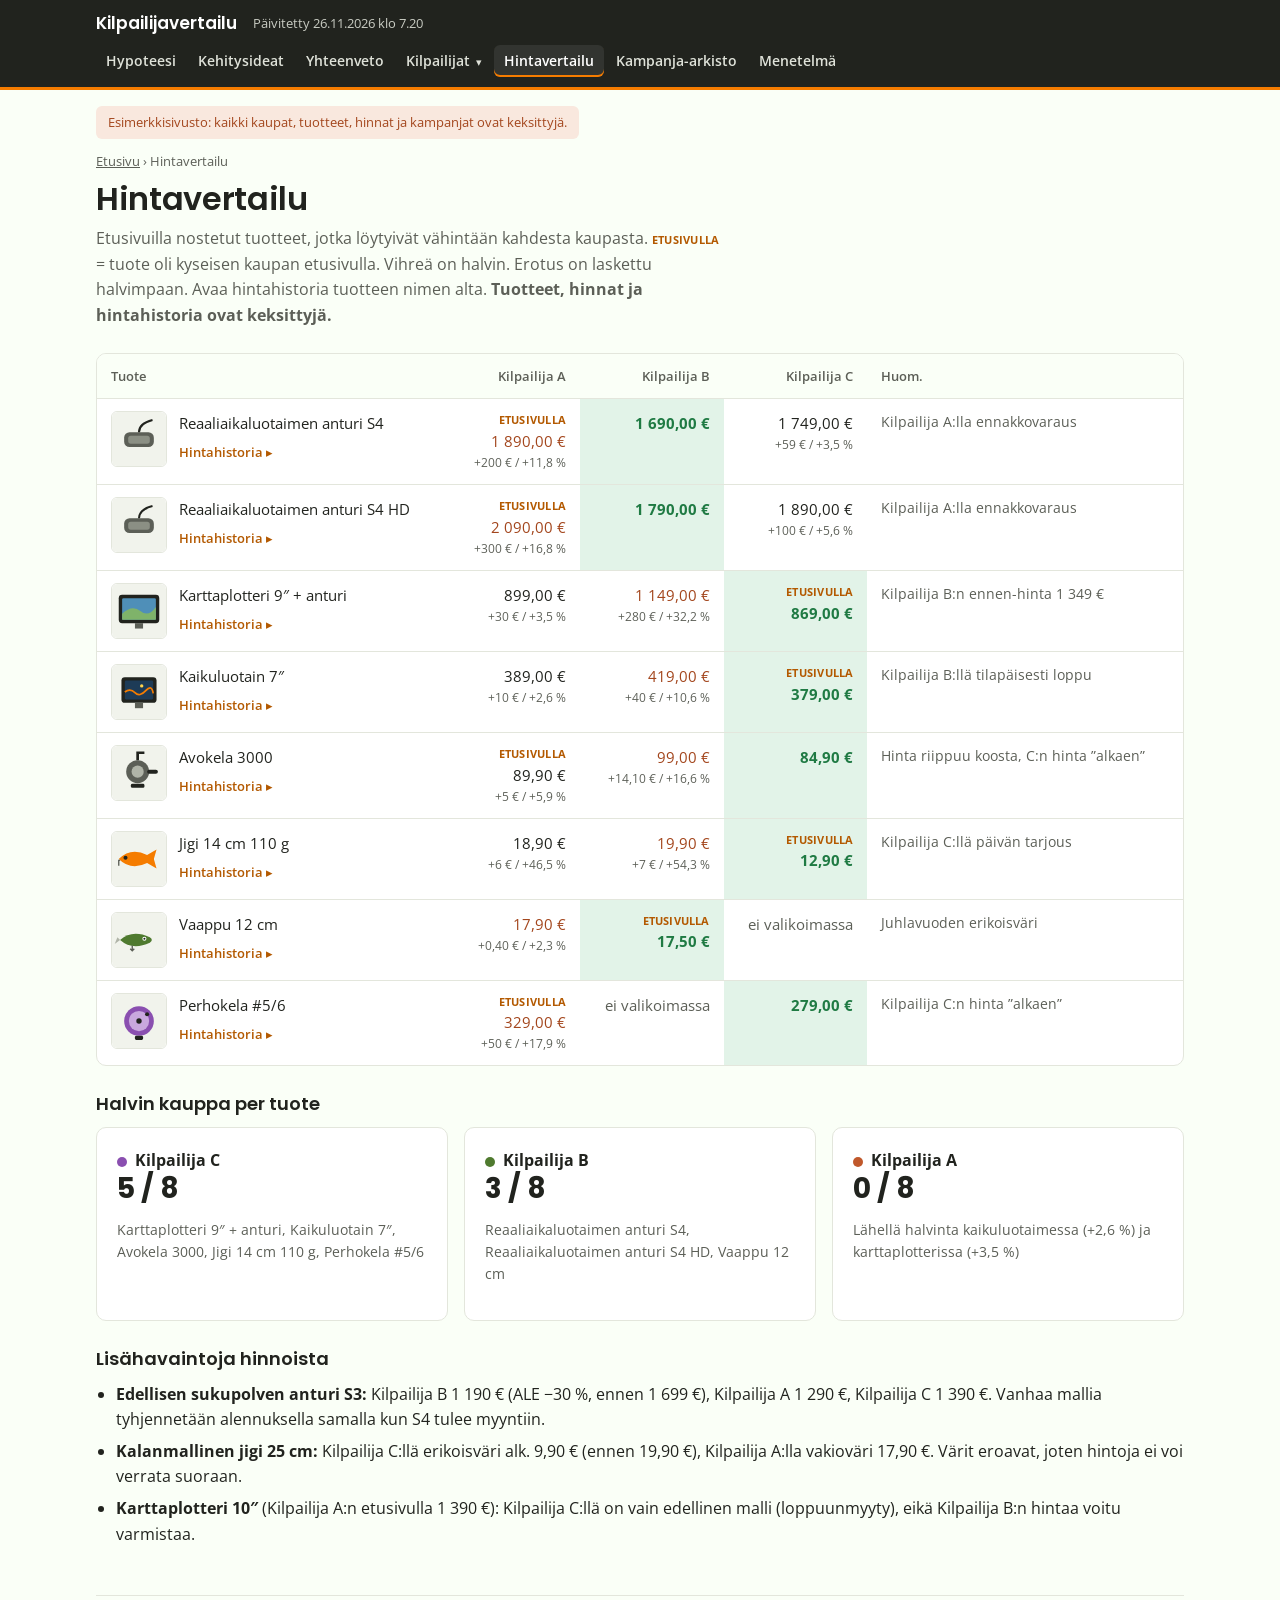
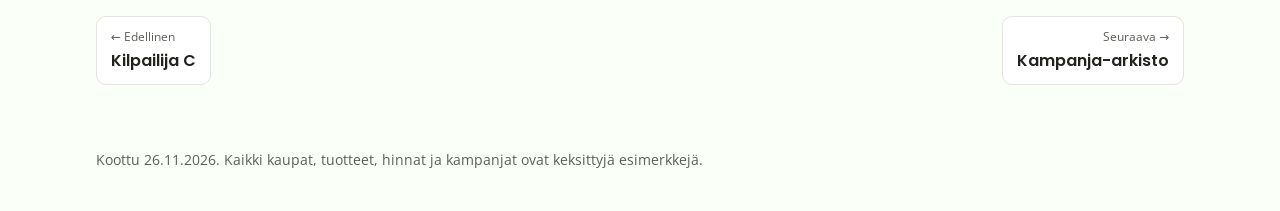
==== hintavertailu.html @ c69e12e6 "Kilpailijavertailu: esimerkkisivusto keksityllä datalla Kaikki kaupat (Kilpailija A, B ja C), tuotte" ====
<!doctype html>
<html lang="fi">
<head>
<meta charset="utf-8">
<meta name="viewport" content="width=device-width, initial-scale=1">
<title>Hintavertailu · Kilpailijavertailu</title>
<meta name="description" content="Hintavertailu: etusivuilla nostettujen tuotteiden hinnat kolmessa kuvitteellisessa kaupassa.">
<link rel="preconnect" href="https://fonts.googleapis.com">
<link rel="preconnect" href="https://fonts.gstatic.com" crossorigin>
<link href="https://fonts.googleapis.com/css2?family=Open+Sans:wght@400;600;700&family=Poppins:wght@600;700&display=swap" rel="stylesheet">
<link rel="stylesheet" href="assets/style.css">
</head>
<body>
<header class="top">
  <div class="wrap">
    <a class="brandlink" href="index.html"><strong>Kilpailijavertailu</strong></a>
    <span class="updated">Päivitetty <time datetime="2026-11-26T07:20+02:00">26.11.2026 klo 7.20</time></span>
    <button type="button" class="navtoggle" aria-expanded="false" aria-controls="navlist"><span aria-hidden="true">☰</span> Valikko</button>
    <nav class="mainnav" aria-label="Päävalikko">
      <ul id="navlist">
        <li><a href="hypoteesi.html">Hypoteesi</a></li>
        <li><a href="kehitysideat.html">Kehitysideat</a></li>
        <li><a href="index.html">Yhteenveto</a></li>
        <li class="has-sub">
          <button type="button" class="subtoggle" aria-expanded="false" aria-controls="sub-kilp">Kilpailijat <span aria-hidden="true">▾</span></button>
          <ul class="sub" id="sub-kilp">
            <li><a href="kilpailijat.html">Kaikki kilpailijat</a></li>
            <li><a href="kilpailija-a.html"><span class="dot" style="background:var(--ka)"></span>Kilpailija A</a></li>
            <li><a href="kilpailija-b.html"><span class="dot" style="background:var(--kb)"></span>Kilpailija B</a></li>
            <li><a href="kilpailija-c.html"><span class="dot" style="background:var(--kc)"></span>Kilpailija C</a></li>
          </ul>
        </li>
        <li><a href="hintavertailu.html" class="active" aria-current="page">Hintavertailu</a></li>
        <li><a href="kampanja-arkisto.html">Kampanja-arkisto</a></li>
        <li><a href="menetelma.html">Menetelmä</a></li>
      </ul>
    </nav>
  </div>
</header>

<main class="wrap" id="top">
  <p class="fiction-note">Esimerkkisivusto: kaikki kaupat, tuotteet, hinnat ja kampanjat ovat keksittyjä.</p>
  <p class="crumbs"><a href="index.html">Etusivu</a> › Hintavertailu</p>
  <section id="hinnat">
    <h1>Hintavertailu</h1>
    <p class="lede">Etusivuilla nostetut tuotteet, jotka löytyivät vähintään kahdesta kaupasta. <span class="home" style="display:inline">ETUSIVULLA</span> = tuote oli kyseisen kaupan etusivulla. Vihreä on halvin. Erotus on laskettu halvimpaan. Avaa hintahistoria tuotteen nimen alta. <b>Tuotteet, hinnat ja hintahistoria ovat keksittyjä.</b></p>
    <div class="table-wrap">
      <table>
        <thead>
          <tr><th>Tuote</th><th class="num">Kilpailija A</th><th class="num">Kilpailija B</th><th class="num">Kilpailija C</th><th>Huom.</th></tr>
        </thead>
        <tbody>
          <tr data-pid="anturi-s4">
            <td><div class="prod"><img src="kuvat/tuotteet/anturi-s4.svg" alt="" width="56" height="56" loading="lazy"><div><span class="pname">Reaaliaikaluotaimen anturi S4</span><button type="button" class="histbtn" aria-expanded="false">Hintahistoria <span aria-hidden="true">▸</span></button></div></div></td>
            <td class="num worst"><span class="home">ETUSIVULLA</span>1 890,00 €<span class="diff">+200 € / +11,8 %</span></td>
            <td class="num best">1 690,00 €</td>
            <td class="num">1 749,00 €<span class="diff">+59 € / +3,5 %</span></td>
            <td class="note">Kilpailija A:lla ennakkovaraus</td>
          </tr>
          <tr data-pid="anturi-s4hd">
            <td><div class="prod"><img src="kuvat/tuotteet/anturi-s4hd.svg" alt="" width="56" height="56" loading="lazy"><div><span class="pname">Reaaliaikaluotaimen anturi S4 HD</span><button type="button" class="histbtn" aria-expanded="false">Hintahistoria <span aria-hidden="true">▸</span></button></div></div></td>
            <td class="num worst"><span class="home">ETUSIVULLA</span>2 090,00 €<span class="diff">+300 € / +16,8 %</span></td>
            <td class="num best">1 790,00 €</td>
            <td class="num">1 890,00 €<span class="diff">+100 € / +5,6 %</span></td>
            <td class="note">Kilpailija A:lla ennakkovaraus</td>
          </tr>
          <tr data-pid="plotteri-9">
            <td><div class="prod"><img src="kuvat/tuotteet/plotteri-9.svg" alt="" width="56" height="56" loading="lazy"><div><span class="pname">Karttaplotteri 9″ + anturi</span><button type="button" class="histbtn" aria-expanded="false">Hintahistoria <span aria-hidden="true">▸</span></button></div></div></td>
            <td class="num">899,00 €<span class="diff">+30 € / +3,5 %</span></td>
            <td class="num worst">1 149,00 €<span class="diff">+280 € / +32,2 %</span></td>
            <td class="num best"><span class="home">ETUSIVULLA</span>869,00 €</td>
            <td class="note">Kilpailija B:n ennen-hinta 1 349 €</td>
          </tr>
          <tr data-pid="luotain-7">
            <td><div class="prod"><img src="kuvat/tuotteet/luotain-7.svg" alt="" width="56" height="56" loading="lazy"><div><span class="pname">Kaikuluotain 7″</span><button type="button" class="histbtn" aria-expanded="false">Hintahistoria <span aria-hidden="true">▸</span></button></div></div></td>
            <td class="num">389,00 €<span class="diff">+10 € / +2,6 %</span></td>
            <td class="num worst">419,00 €<span class="diff">+40 € / +10,6 %</span></td>
            <td class="num best"><span class="home">ETUSIVULLA</span>379,00 €</td>
            <td class="note">Kilpailija B:llä tilapäisesti loppu</td>
          </tr>
          <tr data-pid="avokela-3000">
            <td><div class="prod"><img src="kuvat/tuotteet/avokela-3000.svg" alt="" width="56" height="56" loading="lazy"><div><span class="pname">Avokela 3000</span><button type="button" class="histbtn" aria-expanded="false">Hintahistoria <span aria-hidden="true">▸</span></button></div></div></td>
            <td class="num"><span class="home">ETUSIVULLA</span>89,90 €<span class="diff">+5 € / +5,9 %</span></td>
            <td class="num worst">99,00 €<span class="diff">+14,10 € / +16,6 %</span></td>
            <td class="num best">84,90 €</td>
            <td class="note">Hinta riippuu koosta, C:n hinta ”alkaen”</td>
          </tr>
          <tr data-pid="jigi-14">
            <td><div class="prod"><img src="kuvat/tuotteet/jigi-14.svg" alt="" width="56" height="56" loading="lazy"><div><span class="pname">Jigi 14 cm 110 g</span><button type="button" class="histbtn" aria-expanded="false">Hintahistoria <span aria-hidden="true">▸</span></button></div></div></td>
            <td class="num">18,90 €<span class="diff">+6 € / +46,5 %</span></td>
            <td class="num worst">19,90 €<span class="diff">+7 € / +54,3 %</span></td>
            <td class="num best"><span class="home">ETUSIVULLA</span>12,90 €</td>
            <td class="note">Kilpailija C:llä päivän tarjous</td>
          </tr>
          <tr data-pid="vaappu-12">
            <td><div class="prod"><img src="kuvat/tuotteet/vaappu-12.svg" alt="" width="56" height="56" loading="lazy"><div><span class="pname">Vaappu 12 cm</span><button type="button" class="histbtn" aria-expanded="false">Hintahistoria <span aria-hidden="true">▸</span></button></div></div></td>
            <td class="num worst">17,90 €<span class="diff">+0,40 € / +2,3 %</span></td>
            <td class="num best"><span class="home">ETUSIVULLA</span>17,50 €</td>
            <td class="num na">ei valikoimassa</td>
            <td class="note">Juhlavuoden erikoisväri</td>
          </tr>
          <tr data-pid="perhokela-5">
            <td><div class="prod"><img src="kuvat/tuotteet/perhokela-5.svg" alt="" width="56" height="56" loading="lazy"><div><span class="pname">Perhokela #5/6</span><button type="button" class="histbtn" aria-expanded="false">Hintahistoria <span aria-hidden="true">▸</span></button></div></div></td>
            <td class="num worst"><span class="home">ETUSIVULLA</span>329,00 €<span class="diff">+50 € / +17,9 %</span></td>
            <td class="num na">ei valikoimassa</td>
            <td class="num best">279,00 €</td>
            <td class="note">Kilpailija C:n hinta ”alkaen”</td>
          </tr>
        </tbody>
      </table>
    </div>
    <h3>Halvin kauppa per tuote</h3>
    <div class="cards">
      <div class="card"><span class="dot" style="background:var(--kc)"></span><b>Kilpailija C</b><div class="kpi">5 / 8</div><p class="note">Karttaplotteri 9″ + anturi, Kaikuluotain 7″, Avokela 3000, Jigi 14 cm 110 g, Perhokela #5/6</p></div>
      <div class="card"><span class="dot" style="background:var(--kb)"></span><b>Kilpailija B</b><div class="kpi">3 / 8</div><p class="note">Reaaliaikaluotaimen anturi S4, Reaaliaikaluotaimen anturi S4 HD, Vaappu 12 cm</p></div>
      <div class="card"><span class="dot" style="background:var(--ka)"></span><b>Kilpailija A</b><div class="kpi">0 / 8</div><p class="note">Lähellä halvinta kaikuluotaimessa (+2,6 %) ja karttaplotterissa (+3,5 %)</p></div>
    </div>
    <h3>Lisähavaintoja hinnoista</h3>
    <ul class="points">
      <li><b>Edellisen sukupolven anturi S3:</b> Kilpailija B 1 190 € (ALE −30 %, ennen 1 699 €), Kilpailija A 1 290 €, Kilpailija C 1 390 €. Vanhaa mallia tyhjennetään alennuksella samalla kun S4 tulee myyntiin.</li>
      <li><b>Kalanmallinen jigi 25 cm:</b> Kilpailija C:llä erikoisväri alk. 9,90 € (ennen 19,90 €), Kilpailija A:lla vakioväri 17,90 €. Värit eroavat, joten hintoja ei voi verrata suoraan.</li>
      <li><b>Karttaplotteri 10″</b> (Kilpailija A:n etusivulla 1 390 €): Kilpailija C:llä on vain edellinen malli (loppuunmyyty), eikä Kilpailija B:n hintaa voitu varmistaa.</li>
    </ul>
  </section>

  <nav class="pager" aria-label="Sivut">
    <a class="prev" href="kilpailija-c.html"><small>← Edellinen</small><b>Kilpailija C</b></a>
    <a class="next" href="kampanja-arkisto.html"><small>Seuraava →</small><b>Kampanja-arkisto</b></a>
  </nav>

  <footer>Koottu 26.11.2026. Kaikki kaupat, tuotteet, hinnat ja kampanjat ovat keksittyjä esimerkkejä.</footer>
</main>

<dialog id="lb"><img alt=""></dialog>
<script src="assets/site.js"></script>
<script src="assets/hintahistoria.js"></script>
</body>
</html>
---- assets/style.css ----
:root{
  /* Taimenmies-blogin väripaletti: vaalea vihertävä tausta, tumma oliivi, oranssi korostus */
  --bg:#fafff7; --surface:#ffffff; --text:#21231e; --muted:#5c5f57; --border:#e3e6dc;
  --brand:#f57c00; --dark:#21231e;
  --accent:#b35900; --accent-soft:#fff1e2; --warn:#a3461d; --warn-soft:#f9e8de; --good:#1f7a43; --good-soft:#e2f3e8;
  --ka:#c0582b; --kb:#4f7a2f; --kc:#8a4fb0;
}
@media (prefers-color-scheme: dark){
  :root:not([data-theme="light"]){
    --bg:#161814; --surface:#21231e; --text:#eceee8; --muted:#a9ada3; --border:#33362f;
    --brand:#f57c00; --dark:#0f100d;
    --accent:#ff9a3c; --accent-soft:#3a2a1a; --warn:#f0a07a; --warn-soft:#3a2219; --good:#7fd49f; --good-soft:#1c3426;
  }
}
:root[data-theme="dark"]{
  --bg:#161814; --surface:#21231e; --text:#eceee8; --muted:#a9ada3; --border:#33362f;
  --brand:#f57c00; --dark:#0f100d;
  --accent:#ff9a3c; --accent-soft:#3a2a1a; --warn:#f0a07a; --warn-soft:#3a2219; --good:#7fd49f; --good-soft:#1c3426;
}
*{box-sizing:border-box}
html{-webkit-text-size-adjust:100%}
body{margin:0;background:var(--bg);color:var(--text);font:16px/1.6 "Open Sans",system-ui,-apple-system,"Segoe UI",Roboto,sans-serif}
h1,h2,h3,header.top strong,.kpi,.stage .lbl{font-family:Poppins,system-ui,sans-serif;font-weight:600}
h1,h2{letter-spacing:-.01em}
a{color:var(--accent)}
.wrap{max-width:1120px;margin:0 auto;padding:0 16px}
header.top{border-bottom:3px solid var(--brand);background:var(--dark);color:#fff;position:sticky;top:0;z-index:50}
header.top .updated{color:#c9ccc3}
header.top .wrap{display:flex;gap:8px 16px;align-items:center;padding-top:10px;padding-bottom:10px;flex-wrap:wrap}
.brandlink{color:#fff;text-decoration:none}
header.top .updated{font-size:12.5px;margin-right:auto}
.mainnav ul{list-style:none;margin:0;padding:0}
#navlist{display:flex;gap:2px;align-items:center}
#navlist > li{position:relative}
#navlist a,.subtoggle{display:inline-flex;align-items:center;gap:6px;font:600 14px/1 "Open Sans",system-ui,sans-serif;color:#dfe2d9;text-decoration:none;padding:9px 10px;border-radius:6px;background:none;border:0;cursor:pointer;white-space:nowrap}
#navlist a:hover,.subtoggle:hover,#navlist a.active,.subtoggle.active{color:#fff;background:rgba(255,255,255,.08)}
#navlist a.active,.subtoggle.active{box-shadow:inset 0 -2px 0 var(--brand)}
#navlist a:focus-visible,.subtoggle:focus-visible,.navtoggle:focus-visible{outline:2px solid var(--brand);outline-offset:1px}
.subtoggle span{font-size:11px;transition:transform .15s}
.subtoggle[aria-expanded="true"] span{transform:rotate(180deg)}
.sub{display:none;position:absolute;top:100%;left:0;margin-top:6px;min-width:220px;background:var(--dark);border:1px solid #3a3d35;border-top:3px solid var(--brand);border-radius:0 0 8px 8px;padding:6px!important;box-shadow:0 10px 24px rgba(0,0,0,.25)}
.has-sub.open .sub,.has-sub:focus-within .sub,.subtoggle[aria-expanded="true"] + .sub{display:block}
.has-sub.esc .sub{display:none!important}
.has-sub.open::after,.has-sub:focus-within::after{content:"";position:absolute;left:-8px;right:-8px;top:100%;height:14px}
.has-sub.open .subtoggle span,.has-sub:focus-within .subtoggle span{transform:rotate(180deg)}
.sub a{display:flex!important;width:100%;padding:10px 12px!important}
.navtoggle{display:none;font:600 14px/1 "Open Sans",system-ui,sans-serif;color:#fff;background:rgba(255,255,255,.08);border:1px solid #3a3d35;border-radius:6px;padding:9px 12px;cursor:pointer}
section[id],h3[id]{scroll-margin-top:84px}
@media (max-width:1000px){
  .navtoggle{display:inline-flex;gap:6px}
  .mainnav{width:100%;display:none}
  .mainnav.open{display:block}
  #navlist{flex-direction:column;align-items:stretch;padding:6px 0 4px}
  #navlist a,.subtoggle{width:100%;padding:12px 10px}
  .sub{display:block;position:static;border:0;box-shadow:none;background:none;padding:0 0 0 16px!important;min-width:0}
  .subtoggle span{display:none}
  section[id],h3[id]{scroll-margin-top:72px}
}
@media (prefers-reduced-motion:reduce){.subtoggle span{transition:none}}
header.top strong{font-size:17px}
h1{font-size:32px;line-height:1.2;margin:8px 0 8px}
.updated{font-size:13px;color:var(--muted)}
.updated-banner{display:inline-block;margin:32px 0 0;font-size:13px;font-weight:600;padding:4px 10px;border-radius:999px;background:var(--accent-soft);color:var(--accent)}
h2{font-size:24px;margin:56px 0 12px;line-height:1.25}
section:not(.comp) > h2::before{content:"";display:block;width:40px;height:3px;border-radius:2px;background:var(--brand);margin-bottom:12px}
h3{font-size:18px;margin:24px 0 8px}
.lede{color:var(--muted);max-width:70ch;margin:0 0 24px}
.meta{font-size:14px;color:var(--muted)}
.cards{display:grid;grid-template-columns:repeat(auto-fit,minmax(260px,1fr));gap:16px}
.card{background:var(--surface);border:1px solid var(--border);border-radius:10px;padding:20px}
.card h3{margin-top:0}
.kpi{font-size:28px;font-weight:700;line-height:1.1}
.tag{display:inline-block;font-size:12px;font-weight:600;letter-spacing:.06em;text-transform:uppercase;color:var(--text)}
.dot{display:inline-block;width:10px;height:10px;border-radius:50%;margin-right:8px;vertical-align:middle}
.comp{background:var(--surface);border:1px solid var(--border);border-radius:12px;padding:24px;margin:24px 0}
.comp-head{display:flex;align-items:baseline;gap:12px;flex-wrap:wrap;margin-bottom:8px}
.comp-head h3{margin:0;font-size:24px}
.complist{display:grid;grid-template-columns:repeat(auto-fit,minmax(260px,1fr));gap:16px;margin:16px 0 8px}
.compcard{background:var(--surface);border:1px solid var(--border);border-top:4px solid var(--c);border-radius:10px;padding:18px 20px;display:flex;flex-direction:column;gap:8px}
.compcard h3{margin:0;font-size:19px}
.compcard p{margin:0;font-size:15px}
.compcard .links{margin-top:auto;padding-top:8px;display:flex;gap:16px;flex-wrap:wrap;font-size:14px;font-weight:600}
.shots{display:grid;grid-template-columns:repeat(auto-fit,minmax(280px,1fr));gap:12px;margin:16px 0}
figure{margin:0}
figure img{width:100%;height:auto;display:block;border-radius:8px;border:1px solid var(--border);cursor:zoom-in}
figcaption{font-size:13px;color:var(--muted);margin-top:6px}
ul.points{padding-left:20px;margin:8px 0}
ul.points li{margin:6px 0}
.cols{display:grid;grid-template-columns:repeat(auto-fit,minmax(280px,1fr));gap:24px}
.table-wrap{overflow-x:auto;background:var(--surface);border:1px solid var(--border);border-radius:10px}
table{border-collapse:collapse;width:100%;min-width:720px;font-size:15px}
th,td{padding:12px 14px;border-bottom:1px solid var(--border);text-align:left;vertical-align:top}
th{font-size:13px;color:var(--muted);font-weight:600;background:var(--bg)}
td.num,th.num{text-align:right;font-variant-numeric:tabular-nums;white-space:nowrap}
tr:last-child td{border-bottom:0}
.best{background:var(--good-soft);color:var(--good);font-weight:700}
.worst{color:var(--warn)}
.na{color:var(--muted)}
.home{font-size:11px;font-weight:700;letter-spacing:.02em;color:var(--accent);display:block}
.diff{font-size:12px;color:var(--muted);display:block;font-weight:400}
.note{font-size:14px;color:var(--muted)}
.callout{border-left:4px solid var(--warn);background:var(--warn-soft);padding:14px 16px;border-radius:6px;margin:16px 0}
/* Hypoteesit */
.hyps{display:grid;grid-template-columns:repeat(auto-fit,minmax(300px,1fr));gap:16px;margin:16px 0 0}
.hyp{background:var(--surface);border:1px solid var(--border);border-radius:10px;padding:18px 20px;display:flex;flex-direction:column;gap:10px}
.hyp .num{font-family:Poppins,system-ui,sans-serif;font-size:13px;font-weight:700;color:var(--accent);letter-spacing:.04em;text-transform:uppercase}
.hyp h3{margin:0;font-size:17px;line-height:1.35}
.hyp p{margin:0;font-size:15px}
.hyp .metric{margin-top:auto;border-top:1px solid var(--border);padding-top:10px;font-size:14px;color:var(--muted)}
.hyp .metric b{color:var(--text)}
/* Tuotekuvat ja hintahistoria */
.prod{display:flex;gap:12px;align-items:flex-start}
.prod img{width:56px;height:56px;border-radius:6px;border:1px solid var(--border);background:#fff;object-fit:contain;flex:none}
.pname{display:block}
.histbtn{margin-top:6px;font:600 13px/1.2 "Open Sans",system-ui,sans-serif;color:var(--accent);background:none;border:0;padding:4px 0;cursor:pointer}
.histbtn:hover{text-decoration:underline}
.histbtn:focus-visible{outline:2px solid var(--accent);outline-offset:2px;border-radius:3px}
.histbtn span{display:inline-block;transition:transform .15s}
.histbtn[aria-expanded="true"] span{transform:rotate(90deg)}
tr.hist td{background:var(--bg);padding:16px 18px}
.histchart{width:100%;height:auto;display:block;max-width:900px}
.histchart text{font:11px "Open Sans",system-ui,sans-serif;fill:var(--muted)}
.histchart .grid{stroke:var(--border);stroke-width:1}
.histchart .lbl{font-weight:700;font-size:12px}
.histlegend{display:flex;flex-wrap:wrap;gap:6px 18px;font-size:13px;color:var(--muted);margin:0 0 8px}
.histlegend span{display:inline-flex;align-items:center;gap:6px}
.histlegend i{display:inline-block;width:18px;height:3px;border-radius:2px}
.histlegend i.dash{background:repeating-linear-gradient(90deg,var(--muted) 0 4px,transparent 4px 7px);height:2px}
@media (prefers-reduced-motion:reduce){.histbtn span{transition:none}}
/* Kampanjakalenteri */
:root{--oma:#2f6fb0}
@media (prefers-color-scheme: dark){:root:not([data-theme="light"]){--oma:#6aa5e6}}
:root[data-theme="dark"]{--oma:#6aa5e6}
.viewtabs{display:inline-flex;border:1px solid var(--border);border-radius:8px;overflow:hidden;margin:4px 0 12px}
.viewtabs button{font:inherit;font-size:14px;font-weight:600;padding:8px 16px;border:0;background:var(--surface);color:var(--muted);cursor:pointer}
.viewtabs button[aria-pressed="true"]{background:var(--dark);color:#fff}
.calctl{display:flex;flex-wrap:wrap;gap:12px 24px;align-items:flex-end;background:var(--surface);border:1px solid var(--border);border-radius:10px;padding:14px 16px;margin:0 0 12px}
.calctl fieldset{border:0;margin:0;padding:0;display:flex;flex-wrap:wrap;gap:8px 14px;align-items:center}
.calctl legend{font-size:12px;font-weight:700;letter-spacing:.05em;text-transform:uppercase;color:var(--muted);padding:0;margin-bottom:6px;width:100%}
.calctl label{font-size:14px;display:inline-flex;align-items:center;gap:6px;cursor:pointer}
.calctl input[type=date],.calctl select{font:inherit;font-size:14px;padding:6px 8px;border:1px solid var(--border);border-radius:6px;background:var(--bg);color:var(--text)}
.calctl input[type=checkbox]{accent-color:var(--accent);width:16px;height:16px}
.swatch{display:inline-block;width:14px;height:6px;border-radius:3px}
.calwrap{overflow-x:auto;background:var(--surface);border:1px solid var(--border);border-radius:10px;margin:0 0 12px}
.cal{position:relative;min-width:var(--minw,900px)}
.cal-title{font-family:Poppins,system-ui,sans-serif;font-weight:600;font-size:14px;padding:10px 12px 0}
.cal-head,.cal-lane{display:grid;grid-template-columns:96px 1fr}
.cal-head .days{display:grid;grid-template-columns:repeat(var(--n),1fr);border-bottom:1px solid var(--border)}
.cal-head .days div{font-size:11px;text-align:center;color:var(--muted);padding:4px 0 6px;line-height:1.2;font-variant-numeric:tabular-nums}
.cal-head .days div.mstart{color:var(--text);font-weight:700}
.cal-head .days div.wknd{background:color-mix(in srgb,var(--border) 45%,transparent)}
.cal-lane{border-bottom:1px solid var(--border)}
.cal-lane:last-child{border-bottom:0}
.cal-lane .lname{font-size:13px;font-weight:600;padding:10px 10px;display:flex;align-items:flex-start;gap:6px;border-right:1px solid var(--border);position:sticky;left:0;background:var(--surface);z-index:2}
.cal-lane .track{position:relative;min-height:36px;background-image:linear-gradient(to right,var(--border) 1px,transparent 1px);background-size:calc(100% / var(--n)) 100%}
.cal-bar{position:absolute;height:20px;border-radius:4px;border:0;padding:0 6px;font:600 11.5px/20px "Open Sans",system-ui,sans-serif;color:#fff;text-align:left;white-space:nowrap;overflow:hidden;text-overflow:ellipsis;cursor:pointer;background:var(--c)}
.cal-bar.demo{background:repeating-linear-gradient(135deg,var(--c) 0 6px,color-mix(in srgb,var(--c) 70%,#fff) 6px 12px);outline:1px dashed var(--c);outline-offset:1px}
.cal-bar.mail{border-radius:10px}
.cal-bar:hover,.cal-bar:focus-visible{filter:brightness(1.1);outline:2px solid var(--text);outline-offset:1px;z-index:3}
.cal-bar.sel{outline:2px solid var(--text);outline-offset:1px;z-index:3}
.cal-today{position:absolute;top:0;bottom:0;width:2px;background:var(--brand);z-index:1;pointer-events:none}
.cal-legend{display:flex;flex-wrap:wrap;gap:8px 18px;font-size:13px;color:var(--muted);margin:0 0 12px}
.cal-legend span{display:inline-flex;align-items:center;gap:6px}
.lg-real,.lg-demo{display:inline-block;width:22px;height:10px;border-radius:3px;background:var(--muted)}
.lg-demo{background:repeating-linear-gradient(135deg,var(--muted) 0 4px,var(--border) 4px 8px)}
.caldetail{background:var(--surface);border:1px solid var(--border);border-left:4px solid var(--c,var(--accent));border-radius:10px;padding:16px 18px;margin:0 0 12px}
.caldetail h4{margin:0 0 4px;font-family:Poppins,system-ui,sans-serif;font-size:17px}
.caldetail dl{display:grid;grid-template-columns:150px 1fr;gap:6px 16px;margin:10px 0 0;font-size:15px}
.caldetail dt{color:var(--muted);font-size:14px}
.caldetail dd{margin:0}
.cmp{width:100%;min-width:0;font-size:14px}
.cmp td,.cmp th{padding:8px 12px}
.calempty{padding:14px 16px;color:var(--muted);font-size:14px}
@media (max-width:700px){.caldetail dl{grid-template-columns:1fr}.caldetail dt{margin-top:6px}}
/* Kehitysideat */
.ideas{display:grid;grid-template-columns:repeat(auto-fit,minmax(280px,1fr));gap:16px;margin:16px 0 8px}
.idea{background:var(--surface);border:1px solid var(--border);border-left:4px solid var(--accent);border-radius:10px;padding:18px 20px}
.idea h3{margin:0 0 6px;font-size:17px}
.idea p{margin:0;color:var(--muted);font-size:15px}
.flow{display:grid;grid-template-columns:1fr auto 1fr auto 1fr auto 1fr;align-items:stretch;gap:8px;margin:20px 0 8px}
.stage{background:var(--surface);border:1px solid var(--border);border-radius:10px;padding:14px}
.stage .lbl{font-size:12px;font-weight:700;letter-spacing:.04em;text-transform:uppercase;color:var(--accent);margin-bottom:8px}
.node{border:1px solid var(--border);background:var(--bg);border-radius:8px;padding:8px 10px;margin:6px 0;font-size:14px;line-height:1.35}
.node b{display:block;font-size:14px}
.node span{color:var(--muted);font-size:12.5px}
.node.out{background:var(--good-soft);border-color:transparent}
.node.out b{color:var(--good)}
.arrow{display:flex;align-items:center;justify-content:center;color:var(--muted)}
.arrow svg{width:24px;height:24px}
.needs{display:grid;grid-template-columns:repeat(auto-fit,minmax(320px,1fr));gap:4px 32px;margin:16px 0 0;padding-left:20px}
.needs li{margin:4px 0}
@media (max-width:860px){.flow{grid-template-columns:1fr}.arrow svg{transform:rotate(90deg)}}
/* Kampanja-arkisto */
.archive{margin:12px 0 0;background:var(--surface);border:1px solid var(--border);border-radius:10px;overflow:hidden}
.archive details{border-bottom:1px solid var(--border)}
.archive details:last-child{border-bottom:0}
.archive summary{list-style:none;cursor:pointer;display:grid;grid-template-columns:110px 130px 1fr auto;gap:12px;align-items:center;padding:14px 16px}
.archive summary::-webkit-details-marker{display:none}
.archive summary:hover{background:var(--bg)}
.archive summary:focus-visible{outline:2px solid var(--accent);outline-offset:-2px}
.archive .date{font-size:14px;color:var(--muted);font-variant-numeric:tabular-nums}
.archive .who{font-size:14px;font-weight:600;white-space:nowrap}
.archive .theme{font-weight:600}
.archive .badges{display:flex;gap:6px;flex-wrap:wrap;justify-content:flex-end}
.badge{font-size:11.5px;font-weight:600;padding:2px 8px;border-radius:999px;background:var(--bg);border:1px solid var(--border);color:var(--muted);white-space:nowrap}
.badge.real{background:var(--good-soft);border-color:transparent;color:var(--good)}
.badge.demo{background:var(--warn-soft);border-color:transparent;color:var(--warn)}
.archive summary .chev{display:inline-block;transition:transform .15s;color:var(--muted);margin-left:4px}
.archive details[open] summary .chev{transform:rotate(90deg)}
.archive dl{display:grid;grid-template-columns:160px 1fr;gap:6px 16px;margin:0;padding:4px 16px 18px 16px;font-size:15px}
.archive dt{color:var(--muted);font-size:14px}
.archive dd{margin:0}
.demo-note{border-left:4px solid var(--warn);background:var(--warn-soft);padding:10px 14px;border-radius:6px;font-size:14px;margin:12px 0}
@media (max-width:700px){.archive summary{grid-template-columns:1fr auto;gap:4px 12px}.archive .theme{grid-column:1/-1}.archive .badges{grid-column:1/-1;justify-content:flex-start}.archive dl{grid-template-columns:1fr}.archive dt{margin-top:6px}}
@media (prefers-reduced-motion:reduce){.archive summary .chev{transition:none}}
footer{margin:64px 0 40px;font-size:14px;color:var(--muted)}
dialog{border:0;padding:0;background:transparent;max-width:96vw}
dialog img{max-width:96vw;max-height:90vh;display:block;border-radius:8px}
dialog::backdrop{background:rgba(0,0,0,.75)}
@media (max-width:600px){h1{font-size:26px}h2{font-size:21px}.comp{padding:16px}}
/* Monisivuinen rakenne */
.crumbs{margin:32px 0 0;font-size:13px;color:var(--muted)}
.crumbs a{color:var(--muted)}
.crumbs + h1,.crumbs + section > h1:first-child,.crumbs + section .comp-head{margin-top:8px}
main > section:first-of-type > h1:first-child{margin-top:8px}
.comp-head h1{margin:0;font-size:30px}
.pager{display:flex;justify-content:space-between;gap:16px;flex-wrap:wrap;margin:48px 0 0;padding-top:20px;border-top:1px solid var(--border)}
.pager a{display:flex;flex-direction:column;gap:2px;text-decoration:none;padding:10px 14px;border:1px solid var(--border);border-radius:10px;background:var(--surface);min-width:0;max-width:100%}
.pager a:hover{border-color:var(--brand)}
.pager small{color:var(--muted);font-size:12px}
.pager b{font-family:Poppins,system-ui,sans-serif;font-weight:600;color:var(--text)}
.pager .next{margin-left:auto;text-align:right}
.sections{display:grid;grid-template-columns:repeat(auto-fit,minmax(230px,1fr));gap:16px}
.seccard{display:flex;flex-direction:column;gap:6px;background:var(--surface);border:1px solid var(--border);border-radius:10px;padding:18px 20px;text-decoration:none;color:var(--text)}
.seccard:hover{border-color:var(--brand)}
.seccard b{font-family:Poppins,system-ui,sans-serif;font-weight:600;font-size:17px}
.seccard span{color:var(--muted);font-size:14px}
.seccard i{font-style:normal;color:var(--accent);font-weight:600;font-size:14px;margin-top:auto}
.morelink{font-weight:600}
.fiction-note{margin:16px 0 0;font-size:13px;color:var(--warn);background:var(--warn-soft);border-radius:6px;padding:6px 12px;display:inline-block}
.fiction-note + .crumbs{margin-top:12px}
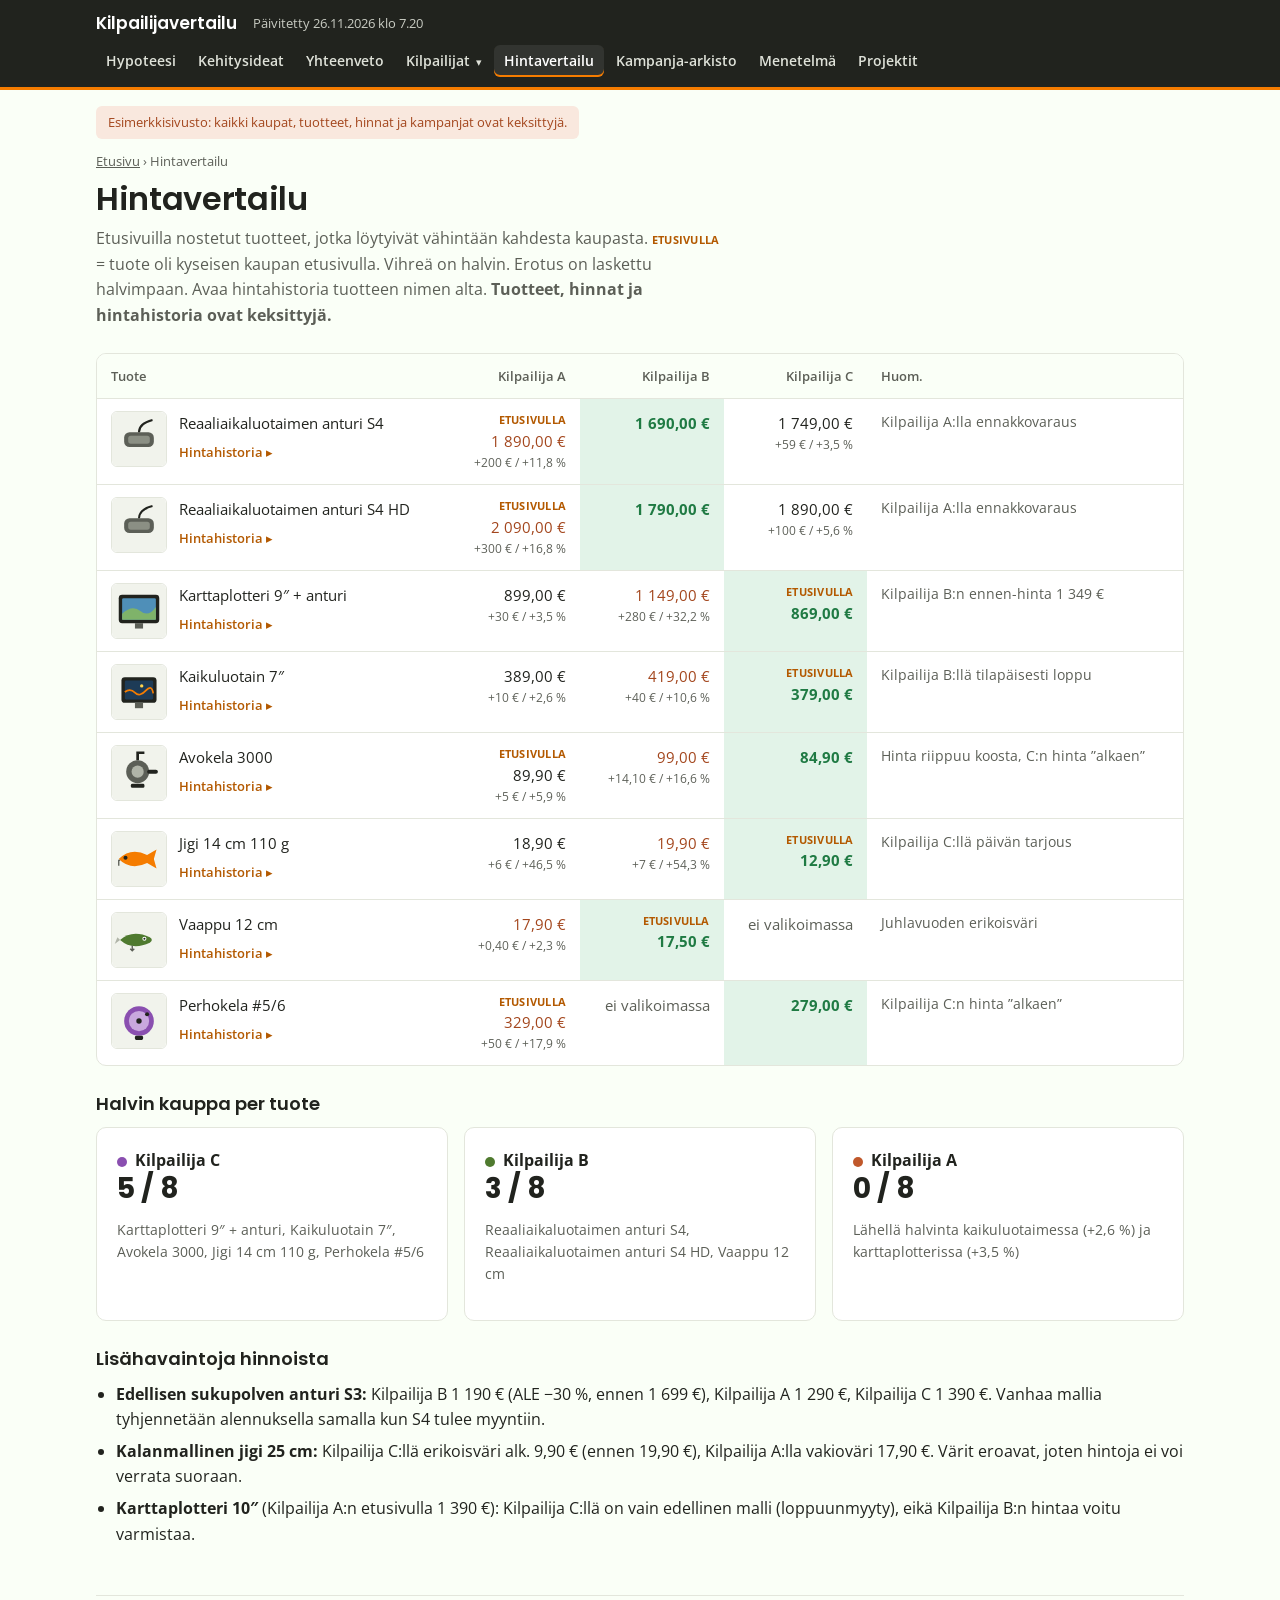
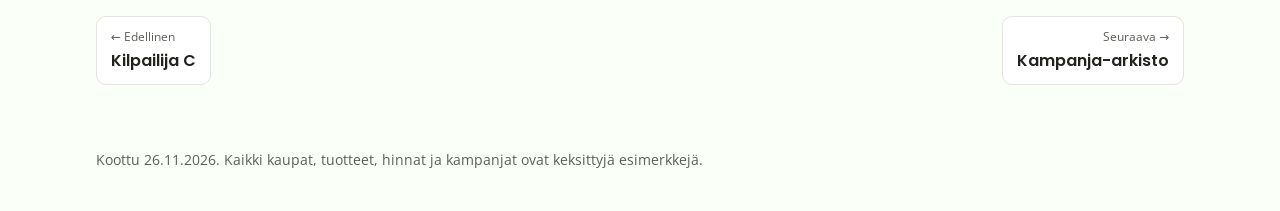
==== commit 3044ae3e: "Projektit-sivu: linkit Kalastusennätykset- ja Legopaketit-sivustoille Co-Authored-By: Claude Opus 5." ====
--- a/hintavertailu.html
+++ b/hintavertailu.html
@@ -33,6 +33,7 @@
         <li><a href="hintavertailu.html" class="active" aria-current="page">Hintavertailu</a></li>
         <li><a href="kampanja-arkisto.html">Kampanja-arkisto</a></li>
         <li><a href="menetelma.html">Menetelmä</a></li>
+        <li><a href="projektit.html">Projektit</a></li>
       </ul>
     </nav>
   </div>
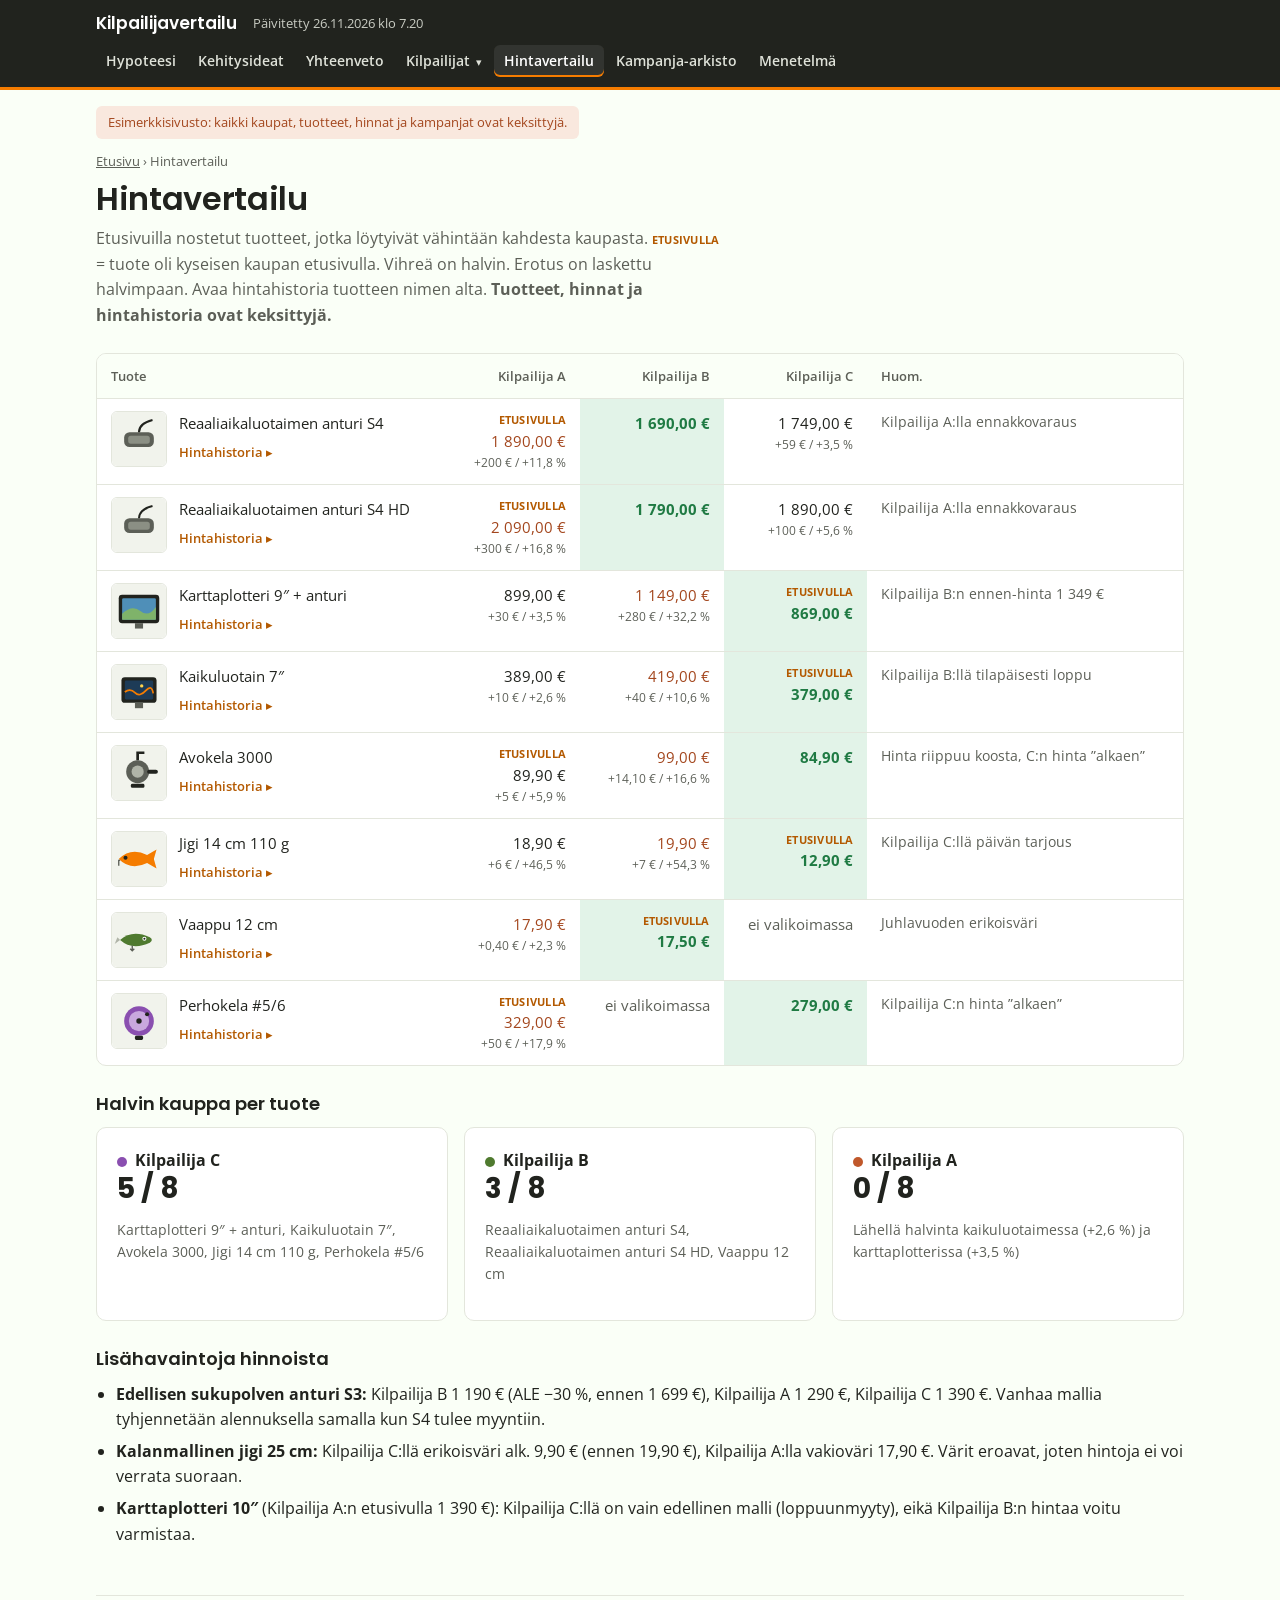
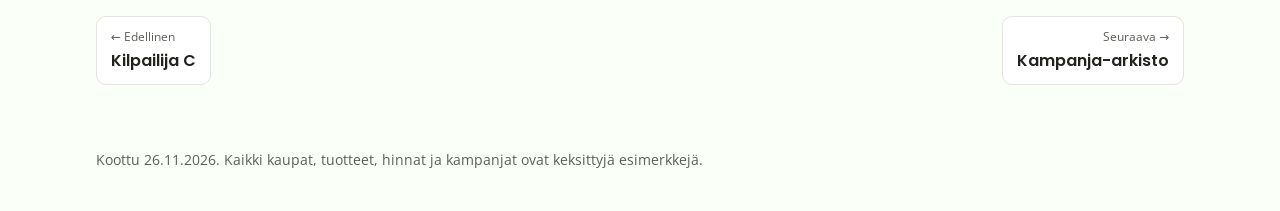
==== commit 2200343d: "Poistetaan Projektit-sivu ja sen valikkolinkki Co-Authored-By: Claude Opus 5.5 <noreply@anthropic.co" ====
--- a/hintavertailu.html
+++ b/hintavertailu.html
@@ -33,7 +33,6 @@
         <li><a href="hintavertailu.html" class="active" aria-current="page">Hintavertailu</a></li>
         <li><a href="kampanja-arkisto.html">Kampanja-arkisto</a></li>
         <li><a href="menetelma.html">Menetelmä</a></li>
-        <li><a href="projektit.html">Projektit</a></li>
       </ul>
     </nav>
   </div>
